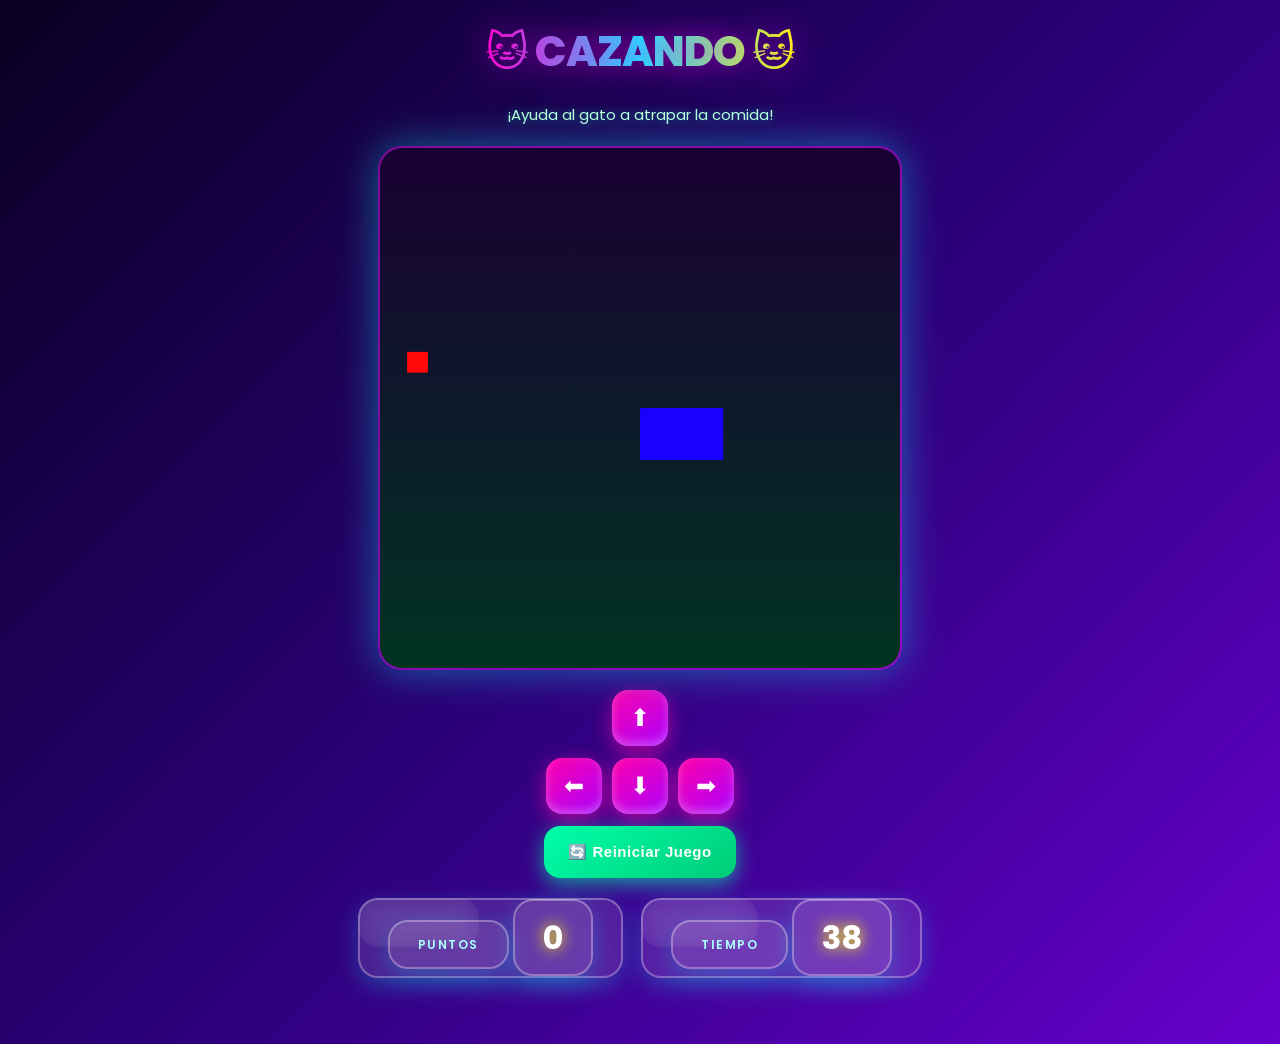
==== index.html @ 22712079 "feat: change name html" ====
<!DOCTYPE html>
<html lang="es">
<head>
  <meta charset="UTF-8">
  <meta name="viewport" content="width=device-width, initial-scale=1.0">
  <title>Cazando 🐱</title>
  
  <!-- Fuente moderna recomendada -->
  <link href="https://fonts.googleapis.com/css2?family=Poppins:wght@600;700;800&display=swap" rel="stylesheet">
  
  <link href="cazando.css" rel="stylesheet"/>
</head>

<body onload="iniciarJuego()">

  <h1>🐱 CAZANDO 🐱</h1>
  <p>¡Ayuda al gato a atrapar la comida!</p>

  <div class="contenedor">
    <canvas id="areaJuego" width="500" height="500"></canvas>
  </div>

  <div class="controles">
    <div class="controles-row">
      <button onclick="moverArriba();">⬆</button>
    </div>
    <div class="controles-row">
      <button onclick="moverIzquierda();">⬅</button>
      <button onclick="moverAbajo();">⬇</button>
      <button onclick="moverDerecha();">➡</button>
    </div>
    <button id="reiniciar" onclick="reiniciarJuego();">🔄 Reiniciar Juego</button>
  </div>

  <div class="panel">
    <span>
      <span class="stat-label">Puntos</span>
      <span class="stat-value" id="puntos">0</span>
    </span>
    <span>
      <span class="stat-label">Tiempo</span>
      <span class="stat-value" id="tiempo">40</span>
    </span>
  </div>

  <p id="mensaje"></p>

  <script src="cazando.js"></script>
  <script src="utils.js"></script>

</body>
</html>
---- cazando.css ----
*, *::before, *::after {
  box-sizing: border-box;
}

body {
  text-align: center;
  font-family: 'Poppins', system-ui, -apple-system, sans-serif;
  background: linear-gradient(135deg, #0a0022, #2a0077, #6600cc);
  color: white;
  margin: 0;
  padding: 20px;
  min-height: 100vh;
  display: flex;
  flex-direction: column;
  align-items: center;
  gap: 20px;
  overflow: hidden;
}

h1 {
  font-size: 42px;
  font-weight: 800;
  margin: 0;
  letter-spacing: -1px;
  background: linear-gradient(90deg, #ff00cc, #00ffff, #ffff00);
  -webkit-background-clip: text;
  -webkit-text-fill-color: transparent;
  text-shadow: 0 0 30px rgba(255, 0, 255, 0.6);
}

p {
  margin: 0;
  color: #bbffdd;
  font-size: 15px;
  text-shadow: 0 0 10px rgba(0, 255, 200, 0.5);
}

.panel {
  display: flex;
  gap: 18px;
  justify-content: center;
  flex-wrap: wrap;
}

.panel span {
  background: rgba(255, 255, 255, 0.12);
  backdrop-filter: blur(12px);
  border: 2px solid rgba(255, 255, 255, 0.3);
  border-radius: 20px;
  padding: 14px 28px;
  min-width: 120px;
  box-shadow: 0 8px 25px rgba(0, 255, 255, 0.25);
  transition: transform 0.2s;
}

.panel span:hover {
  transform: translateY(-4px);
}

.panel .stat-label {
  font-size: 12px;
  color: #aaffff;
  text-transform: uppercase;
  letter-spacing: 1.5px;
  font-weight: 600;
}

.panel .stat-value {
  font-size: 32px;
  font-weight: 700;
  color: #ffffff;
  text-shadow: 0 0 15px #ffff00;
}

.contenedor {
  background: rgba(255, 255, 255, 0.08);
  backdrop-filter: blur(16px);
  border: 2px solid rgba(255, 0, 255, 0.4);
  border-radius: 24px;
  overflow: hidden;
  box-shadow: 
    0 0 40px rgba(0, 255, 255, 0.4),
    inset 0 0 30px rgba(255, 255, 0, 0.2);
}

canvas {
  display: block;
  background: linear-gradient(to bottom, #1a0033, #003322);
  height: 520px;
  width: 520px;
  border-radius: 18px;
  box-shadow: 0 0 50px rgba(255, 0, 200, 0.5);
}

.controles {
  display: flex;
  flex-direction: column;
  align-items: center;
  gap: 12px;
}

.controles-row {
  display: flex;
  gap: 10px;
}

button {
  width: 56px;
  height: 56px;
  background: linear-gradient(145deg, #ff00aa, #aa00ff);
  border: none;
  border-radius: 16px;
  font-size: 24px;
  color: white;
  cursor: pointer;
  display: flex;
  align-items: center;
  justify-content: center;
  box-shadow: 
    0 6px 20px rgba(255, 0, 170, 0.6),
    inset 0 -4px 10px rgba(255,255,255,0.3);
  transition: all 0.15s ease;
}

button:hover {
  background: linear-gradient(145deg, #ff44cc, #cc44ff);
  transform: translateY(-3px) scale(1.05);
  box-shadow: 0 10px 30px rgba(255, 0, 255, 0.7);
}

button:active {
  transform: scale(0.92);
}

button#reiniciar {
  width: auto;
  padding: 0 24px;
  font-size: 15px;
  font-weight: 700;
  height: 52px;
  letter-spacing: 0.5px;
  background: linear-gradient(145deg, #00ffaa, #00cc77);
  box-shadow: 0 6px 20px rgba(0, 255, 170, 0.6);
}

button#reiniciar:hover {
  background: linear-gradient(145deg, #44ffbb, #00ff99);
}

#mensaje {
  font-size: 17px;
  font-weight: 700;
  min-height: 26px;
  text-shadow: 0 0 15px #ffff00;
  color: #ffff66;
}
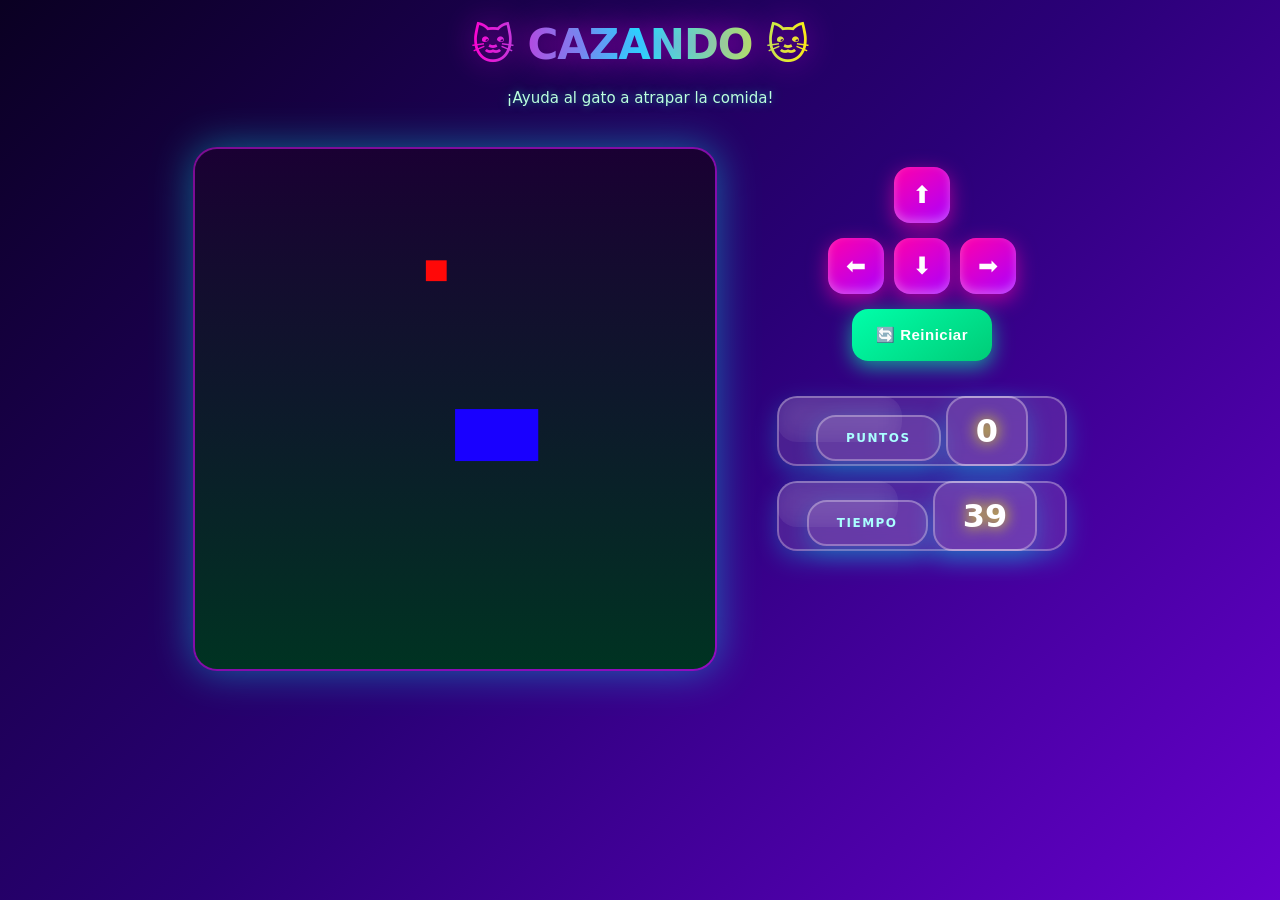
==== commit fea63274: "feat: fix position of controls, time and points" ====
--- a/index.html
+++ b/index.html
@@ -4,10 +4,6 @@
   <meta charset="UTF-8">
   <meta name="viewport" content="width=device-width, initial-scale=1.0">
   <title>Cazando 🐱</title>
-  
-  <!-- Fuente moderna recomendada -->
-  <link href="https://fonts.googleapis.com/css2?family=Poppins:wght@600;700;800&display=swap" rel="stylesheet">
-  
   <link href="cazando.css" rel="stylesheet"/>
 </head>
 
@@ -16,6 +12,7 @@
   <h1>🐱 CAZANDO 🐱</h1>
   <p>¡Ayuda al gato a atrapar la comida!</p>
 
+  <div class="juego-wrapper">
   <div class="contenedor">
     <canvas id="areaJuego" width="500" height="500"></canvas>
   </div>
@@ -29,10 +26,8 @@
       <button onclick="moverAbajo();">⬇</button>
       <button onclick="moverDerecha();">➡</button>
     </div>
-    <button id="reiniciar" onclick="reiniciarJuego();">🔄 Reiniciar Juego</button>
-  </div>
-
-  <div class="panel">
+    <button id="reiniciar" onclick="reiniciarJuego();">🔄 Reiniciar</button>
+    <div class="panel">
     <span>
       <span class="stat-label">Puntos</span>
       <span class="stat-value" id="puntos">0</span>
@@ -42,7 +37,8 @@
       <span class="stat-value" id="tiempo">40</span>
     </span>
   </div>
-
+  </div>
+</div>
   <p id="mensaje"></p>
 
   <script src="cazando.js"></script>
--- a/cazando.css
+++ b/cazando.css
@@ -90,18 +90,29 @@
   width: 520px;
   border-radius: 18px;
   box-shadow: 0 0 50px rgba(255, 0, 200, 0.5);
+}/* Contenedor que alinea el juego y los botones lado a lado */
+.juego-wrapper {
+  display: flex;
+  justify-content: center;
+  align-items: flex-start;
+  gap: 40px; /* Espacio entre el juego y los botones */
+  margin-top: 20px;
 }
 
+/* Ajuste del bloque de controles */
 .controles {
   display: flex;
   flex-direction: column;
   align-items: center;
-  gap: 12px;
+  gap: 15px;
+  padding: 20px;
 }
 
+/* Asegura que los botones tengan el formato correcto */
 .controles-row {
   display: flex;
   gap: 10px;
+  justify-content: center;
 }
 
 button {
@@ -153,4 +164,23 @@
   min-height: 26px;
   text-shadow: 0 0 15px #ffff00;
   color: #ffff66;
+}
+
+.panel {
+  display: flex;
+  flex-direction: column; /* Esto los pone en columna */
+  gap: 15px;              /* Espacio entre Puntos y Tiempo */
+  margin-top: 20px;       /* Separa el panel del botón reiniciar */
+  width: 100%;            /* Para que ocupe el ancho de los controles */
+}
+
+/* Ajuste para que cada estadística se vea bien */
+.stat-item {
+  display: flex;
+  flex-direction: column; 
+  align-items: center;
+  background: rgba(255, 255, 255, 0.12);
+  padding: 10px;
+  border-radius: 15px;
+  border: 1px solid rgba(255, 255, 255, 0.2);
 }
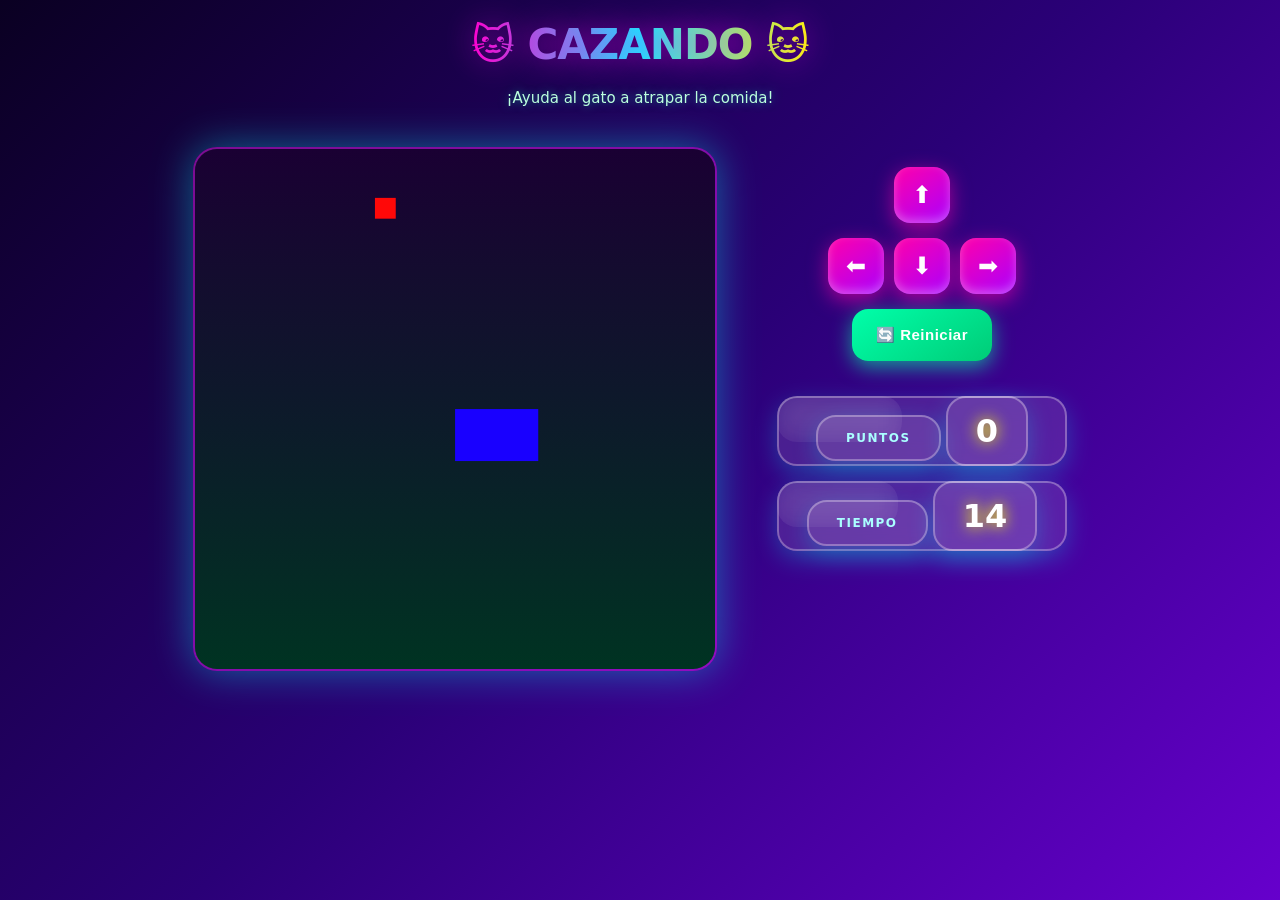
==== commit e6a5ea7d: "cambio de tiempo de 10 a 15 segundos para atrapar la comida" ====
--- a/index.html
+++ b/index.html
@@ -34,7 +34,7 @@
     </span>
     <span>
       <span class="stat-label">Tiempo</span>
-      <span class="stat-value" id="tiempo">40</span>
+      <span class="stat-value" id="tiempo">15</span>
     </span>
   </div>
   </div>
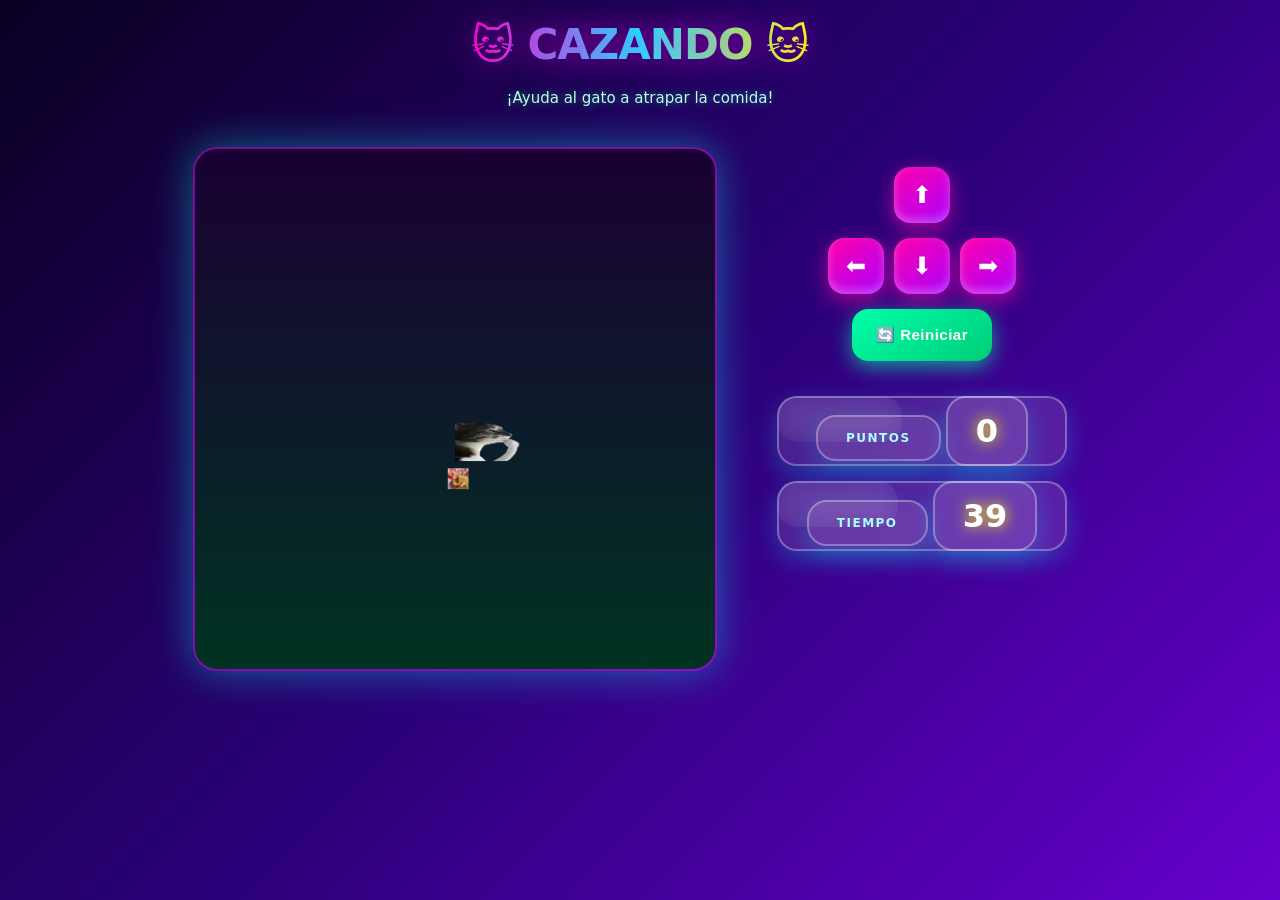
==== commit d514283d: "feat: updated cat and food logic with AI assitance; fixed timer behaivor" ====
--- a/index.html
+++ b/index.html
@@ -34,7 +34,7 @@
     </span>
     <span>
       <span class="stat-label">Tiempo</span>
-      <span class="stat-value" id="tiempo">15</span>
+      <span class="stat-value" id="tiempo">40</span>
     </span>
   </div>
   </div>
